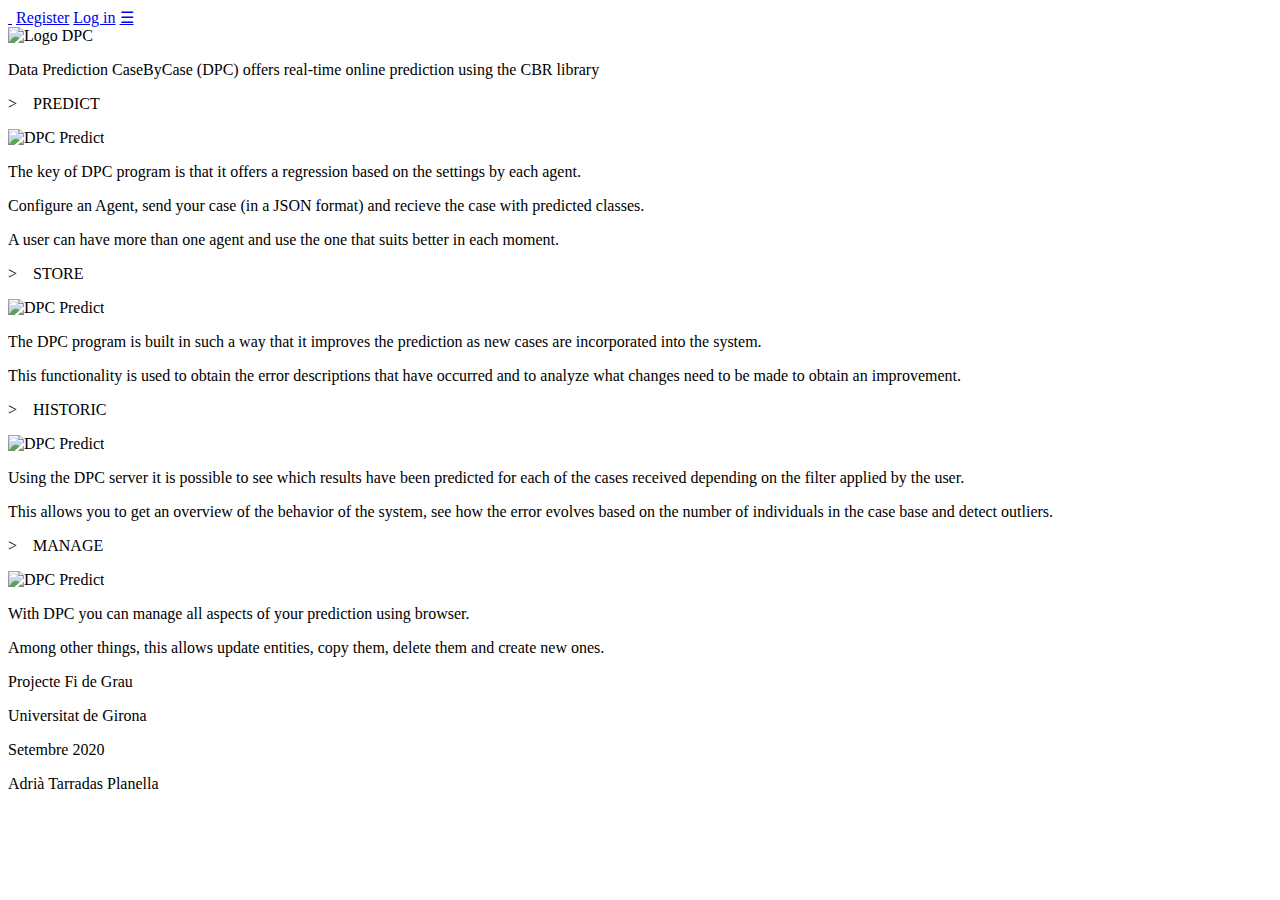
==== dpc/index.html @ 1ee4805f "Default page dpc" ====
<!DOCTYPE HTML>
    <html>
    <head>
        <title>&nbsp;DPC&nbsp;&nbsp;·&nbsp;&nbsp;Data Prediction CaseByCase</title>
        <meta charset="utf-8">
        <script type="text/javascript" src="js/scripts.js"></script>
        <link type="text/css" rel="stylesheet" href="css/styles.css"/>
        <link rel="icon" type="image/png" href="images/favicon.png" />
    </head>
    <body>
        <div class="topnav" id="myTopnav">
            <a id="home_button" href="/">&nbsp;</a>
            <a href="/register" class="topnav_right">Register</a>
            <a href="/login" class="topnav_right">Log in</a>
            <a href="javascript:void(0);" class="icon" onclick="topnav_responsive_function()">&#9776;</a>
        </div>

        <div class="background_home">
            <div class="logo_home">
                <img class="image_centered_title" src="images/dpc_logo_home.png" alt="Logo DPC">
            </div>
            <div class="info_home_title">
                <p>Data Prediction CaseByCase (DPC) offers real-time online prediction using the CBR library</p>
            </div>

            <div class="container_modules">
                <div class="module_title"><p>>&nbsp;&nbsp;&nbsp;&nbsp;PREDICT</p></div>
                <div class="container_module_info">
                    <div class="module_image">
                        <img class="image_centered_modules" src="images/dpc_predict.png" alt="DPC Predict">
                    </div>
                    <div class="module_text">
                        <p>The key of DPC program is that it offers a regression based on the settings by each agent.</p>
                        <p>Configure an Agent, send your case (in a JSON format) and recieve the case with predicted classes.</p>
                        <p>A user can have more than one agent and use the one that suits better in each moment.</p>
                    </div>
                </div>
            </div>

            <div class="container_modules">
                <div class="module_title"><p>>&nbsp;&nbsp;&nbsp;&nbsp;STORE</p></div>
                <div class="container_module_info flexrow_reverse">
                    <div class="module_image">
                        <img class="image_centered_modules" src="images/dpc_store.png" alt="DPC Predict">
                    </div>
                    <div class="module_text">
                        <p>The DPC program is built in such a way that it improves the prediction as new cases are incorporated into the system.</p>
                        <p>This functionality is used to obtain the error descriptions that have occurred and to analyze what changes need to be made  to obtain an improvement.</p>
                    </div>
                </div>
            </div>

            <div class="container_modules">
                <div class="module_title"><p>>&nbsp;&nbsp;&nbsp;&nbsp;HISTORIC</p></div>
                <div class="container_module_info">
                    <div class="module_image">
                        <img class="image_centered_modules" src="images/dpc_historic.png" alt="DPC Predict">
                    </div>
                    <div class="module_text">
                        <p>Using the DPC server it is possible to see which results have been predicted for each of the cases received depending on the filter applied by the user.</p>
                        <p>This allows you to get an overview of the behavior of the system, see how the error evolves based on the number of individuals in the case base and detect outliers.</p>
                    </div>
                </div>
            </div>

            <div class="container_modules">
                <div class="module_title"><p>>&nbsp;&nbsp;&nbsp;&nbsp;MANAGE</p></div>
                <div class="container_module_info flexrow_reverse">
                    <div class="module_image">
                        <img class="image_centered_modules" src="images/dpc_manage.png" alt="DPC Predict">
                    </div>
                    <div class="module_text">
                        <p>With DPC you can manage all aspects of your prediction using browser.</p>
                        <p>Among other things, this allows update entities, copy them, delete them and create new ones.</p>
                    </div>
                </div>
            </div>

        </div>

        <footer>
            <div class="footer_container">
                <div class="footer_subcontainer footer_subcontainer_left">
                    <p>Projecte Fi de Grau</p>
                    <p>Universitat de Girona</p>
                </div>
                <div class="footer_subcontainer footer_subcontainer_middle">
                </div>
                <div class="footer_subcontainer footer_subcontainer_right">
                    <p>Setembre 2020</p>
                    <p>Adrià Tarradas Planella</p>
                </div>
            </div>
        </footer>
    </body>
    <script type="text/javascript" src="js/scripts.js"></script>
</html>
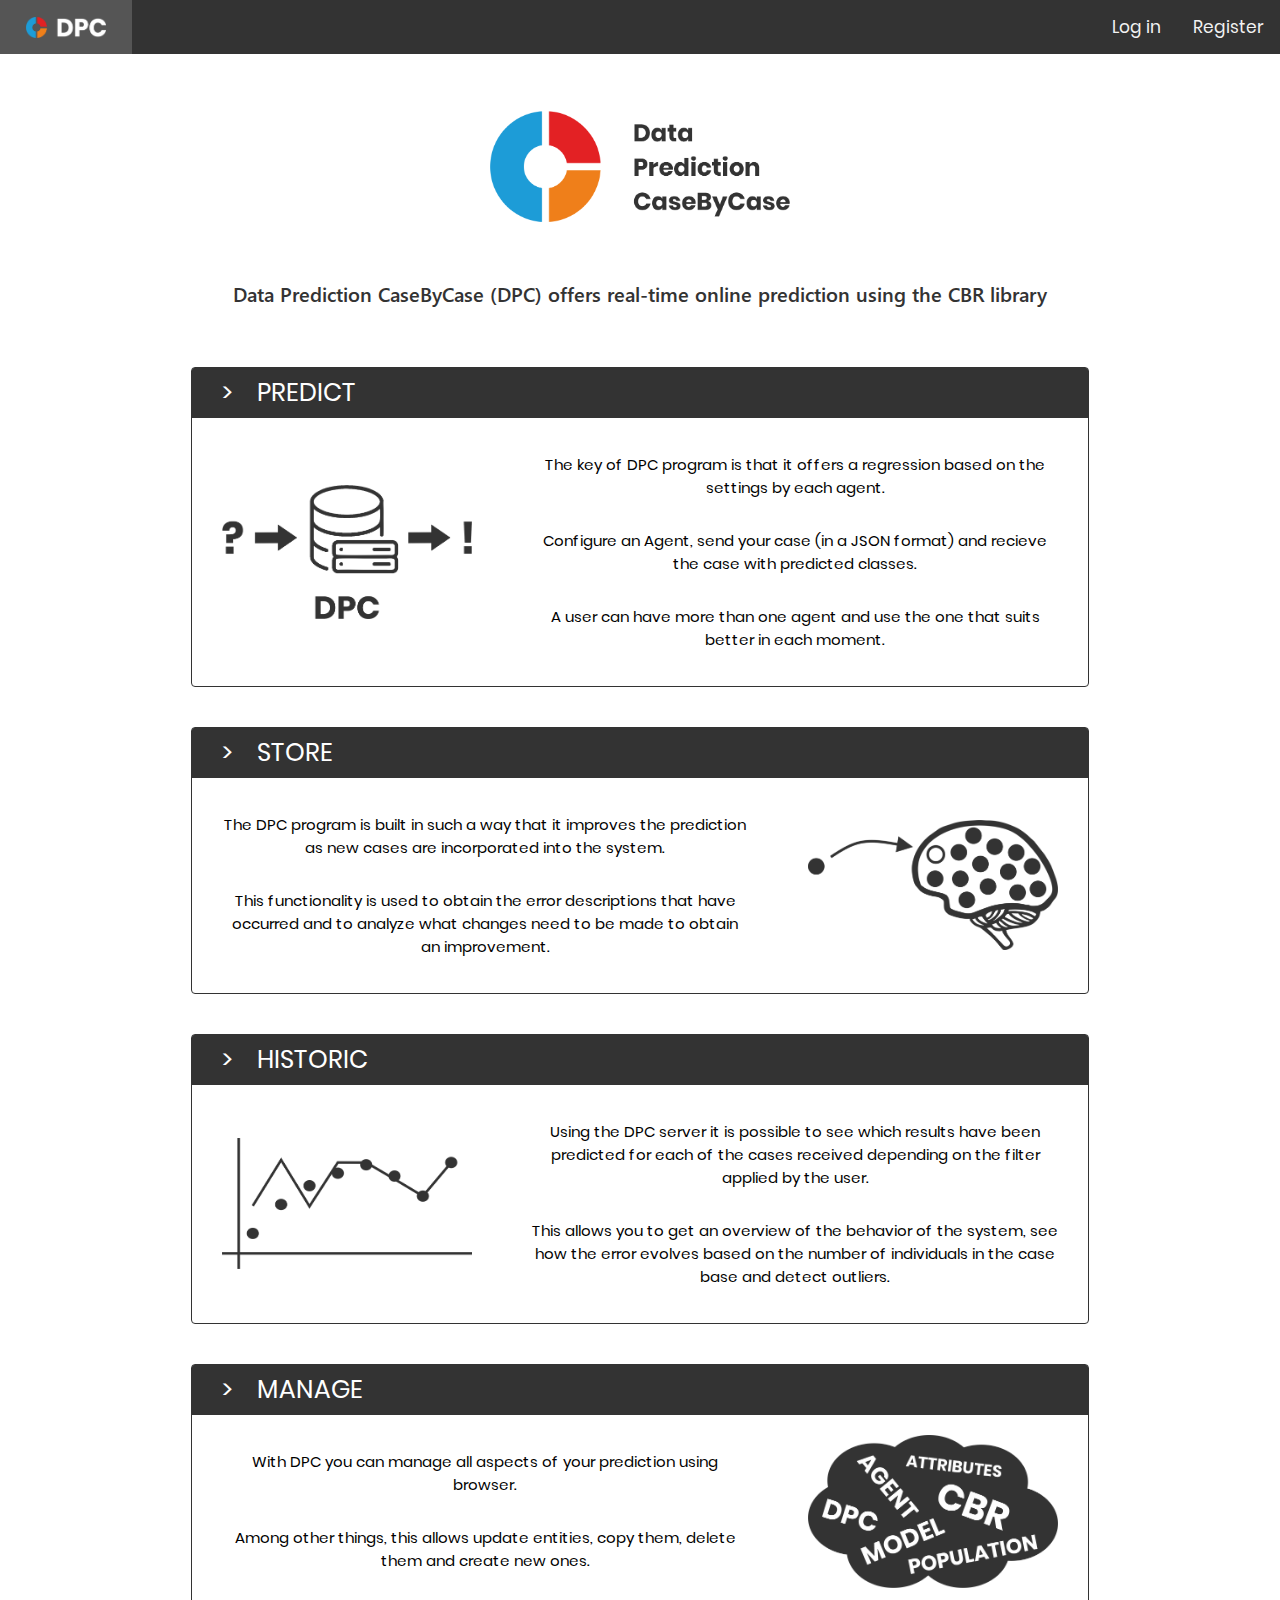
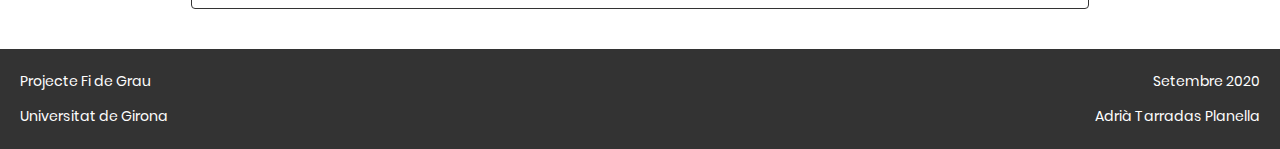
==== commit c4a6bd63: "Updated resources" ====
--- a/dpc/index.html
+++ b/dpc/index.html
@@ -94,4 +94,4 @@
         </footer>
     </body>
     <script type="text/javascript" src="js/scripts.js"></script>
-</html>+</html> --- a/dpc/css/styles.css
+++ b/dpc/css/styles.css
@@ -0,0 +1,1533 @@
+* {
+    scrollbar-width: none; 		/* For Firefox */
+    -ms-overflow-style: none; 	/* For Internet Explorer and Edge */
+}
+
+*::-webkit-scrollbar {
+    width: 0px; 				/* For Chrome, Safari, and Opera */
+}
+
+.middle {
+    display: flex;
+    align-items: center;
+	margin-top: 10px;
+	margin-bottom: 10px;
+}
+
+.title_element {
+	text-align: right;
+	width: 40%;
+}
+
+.select_element {
+	margin-left: 10px;
+	width: 50%;
+}
+
+select {
+	font-family:Segoe UI;
+	width: 100%;
+}
+
+.background_white {
+	width: 100%;
+	height: 100%;
+	padding-top: 1px;
+	text-align: center;
+	display: flex;
+	height: auto;
+}
+
+.div_right {
+	position: fixed;
+	margin-top: 100px;
+	width: calc(100% - 400px);
+	right: 0;
+	/*display: block;*/
+	display: flex;
+	justify-content: center;
+    z-index: 1;
+}
+
+.div_left {
+	flex-basis : 30%;
+	margin-top: 52px;
+	height: auto;
+	z-index: 2;
+}
+
+@media screen and (max-width: 1000px) {
+    .div_left {
+		display: block;
+		width: 100%;
+    }
+	.options_container {
+		font-family:Segoe UI Semibold;
+		font-size: 13px;
+		background-color: white;
+		border: 1px solid #333;
+		border-radius: 4px;
+		width: 350px;
+		display: block;
+		margin: auto;
+		min-width: 350px;
+		margin-bottom: 20px;
+	}
+	.graphical_options_container {
+		font-family:Segoe UI Semibold;
+		font-size: 13px;
+		background-color: white;
+		border: 1px solid #333;
+		border-radius: 4px;
+		width: 350px;
+		display: block;
+		margin: auto;
+		min-width: 350px;
+		margin-bottom: 20px;
+	}
+	.div_right {
+		position: relative;
+		margin: auto;
+		width: 100%;
+		padding-top: 20px;
+		padding-bottom: 30px;
+	}
+	.background_white {
+		display: block;
+		padding-top: 21px;
+	}
+}
+
+@media screen and (min-width: 1000px) {
+	.options_container {
+		font-family:Segoe UI Semibold;
+		font-size: 13px;
+		background-color: white;
+		border: 1px solid #333;
+		border-radius: 4px;
+		width: 350px;
+		margin-left: 20px;
+		margin-top: 20px;
+		display: block;
+		min-width: 350px;
+	}
+
+	.graphical_options_container {
+		font-family:Segoe UI Semibold;
+		font-size: 13px;
+		background-color: white;
+		border: 1px solid #333;
+		border-radius: 4px;
+		width: 350px;
+		display: block;
+		min-width: 350px;
+		margin-left: 20px;
+		margin-top: 20px;
+		margin-bottom: 20px;
+	}
+}
+
+.options_title {
+	background-color: #333;
+	margin-top: 0;
+	border-radius: 2px 2px 0px 0px;
+	height: 30px;
+    display: flex;
+    justify-content: center;
+    align-items: center;
+	color: white;
+}
+
+.middle button {
+	margin-top: 50px;
+	margin: auto;
+}
+
+select {
+    text-overflow:ellipsis;
+}
+
+/* Table */
+
+.table_graphical_options {
+  font-family: arial, sans-serif;
+  border-collapse: collapse;
+  border-style: solid hidden hidden hidden;
+  width: 100%;
+}
+
+.table_graphical_options td, .table_graphical_options th {
+  border: 1px solid #dddddd;
+  text-align: center;
+  padding: 8px;
+}
+
+/* Switch */
+.switch {
+	 --line: #505162;
+	 --dot: #505162;
+	 --circle: #9ea0be;
+	 --duration: 0.3s;
+	 --text: #9ea0be;
+	 cursor: pointer;
+}
+
+.switch input {
+	 display: none;
+}
+
+.switch input + div {
+	 position: relative;
+}
+
+.switch input + div:before, .switch input + div:after {
+	 --s: 1;
+	 content: '';
+	 position: absolute;
+	 height: 4px;
+	 top: 10px;
+	 width: 24px;
+	 background: var(--line);
+	 transform: scaleX(var(--s));
+	 transition: transform var(--duration) ease;
+}
+
+.switch input + div:before {
+	 --s: 0;
+	 left: 0;
+	 transform-origin: 0 50%;
+	 border-radius: 2px 0 0 2px;
+}
+
+.switch input + div:after {
+	 left: 28px;
+	 transform-origin: 100% 50%;
+	 border-radius: 0 2px 2px 0;
+}
+
+.switch input + div span {
+	 padding-left: 56px;
+	 line-height: 24px;
+	 color: var(--text);
+}
+
+.switch input + div span:before {
+	 --x: 0;
+	 --b: var(--circle);
+	 --s: 4px;
+	 content: '';
+	 position: absolute;
+	 left: 0;
+	 top: 0;
+	 width: 24px;
+	 height: 24px;
+	 border-radius: 50%;
+	 box-shadow: inset 0 0 0 var(--s) var(--b);
+	 transform: translateX(var(--x));
+	 transition: box-shadow var(--duration) ease, transform var(--duration) ease;
+}
+
+.switch input + div span:not(:empty) {
+	 padding-left: 64px;
+}
+
+.switch input:checked + div:before {
+	 --s: 1;
+}
+
+.switch input:checked + div:after {
+	 --s: 0;
+}
+
+.switch input:checked + div span:before {
+	 --x: 28px;
+	 --s: 12px;
+	 --b: var(--dot);
+}
+
+/* Chart */
+#chart_div {
+	width: 90%;
+	height: 50%;
+}
+
+/* OP */
+
+@font-face {
+	font-family: 'Poppins-ExtraLight';
+	src: local('Poppins-ExtraLight'), url('../fonts/poppinsel.ttf') format("truetype");
+}
+
+@font-face {
+	font-family: 'Poppins-Regular';
+	src: local('Poppins-Regular'), url('../fonts/poppinsreg.ttf') format("truetype");
+}
+
+@font-face {
+	font-family: 'Poppins-SemiBoldItalic';
+	src: local('Poppins-SemiBoldItalic'), url('../fonts/poppinssbi.ttf') format("truetype");
+}
+
+@font-face {
+	font-family: 'Segoe UI';
+	src: local('Segoe UI'), url('../fonts/segoeui.ttf') format("truetype");
+}
+
+@font-face {
+	font-family: 'Segoe UI Light';
+	src: local('Segoe UI Light'), url('../fonts/segoeuil.ttf') format("truetype");
+}
+
+@font-face {
+	font-family: 'Segoe UI Semibold';
+	src: local('Segoe UI Semibold'), url('../fonts/seguisb.ttf') format("truetype");
+}
+
+@font-face {
+	font-family: 'OpenSans-Light';
+	src: local('OpenSans-Light'), url('../fonts/opensansl.ttf') format("truetype");
+}
+
+:focus {
+	outline:none;
+}
+
+::-moz-focus-inner {
+	border:0;
+}
+
+html, body {
+	margin:0;
+	font-family: Poppins-Regular;
+}
+
+.topnav {
+	width: 100%;
+	position:fixed;
+	background-color: #333;
+	z-index: 3;
+}
+
+.topnav_clear {
+	width: 100%;
+	position:fixed;
+	background-color: none;
+}
+
+.topnav a, .topnav_clear a {
+	float: left;
+	display: inline-block;
+	color: #f2f2f2;
+	text-align: center;
+	padding: 14px 16px;
+	text-decoration: none;
+	font-size: 17px;
+}
+
+.topnav .icon {
+	display: none;
+}
+
+.active {
+	background-color: #4CAF50;
+	color: white;
+}
+
+.dropdown {
+	float: left;
+	overflow: hidden;
+}
+
+.dropdown .dropbtn {
+	font-size: 17px;
+	border: none;
+	outline: none;
+	color: white;
+	padding: 14px 16px;
+	background-color: inherit;
+	font-family: inherit;
+	margin: 0;
+}
+
+.dropdown-content {
+	display: none;
+	position: absolute;
+	background-color: #f9f9f9;
+	box-shadow: 0px 8px 16px 0px rgba(0,0,0,0.2);
+	z-index: 1;
+}
+
+.dropdown-content a {
+	float: none;
+	color: black;
+	padding: 12px 16px;
+	text-decoration: none;
+	display: block;
+	text-align: left;
+}
+
+.topnav a:hover, .dropdown:hover .dropbtn {
+	background-color: #555;
+	color: white;
+}
+
+.dropdown-content a:hover {
+	background-color: #ddd;
+	color: black;
+}
+
+.dropdown:hover .dropdown-content {
+	display: block;
+}
+
+@media screen and (min-width: 600px) {
+    .dropdown_right {
+        width: 130px;
+    }
+    .topnav .topnav_right {
+        float: right;
+    }
+}@media screen and (min-width: 600px) {
+    .dropdown_right {
+        width: 130px;
+    }
+    .topnav .topnav_right {
+        float: right;
+    }
+}
+
+@media screen and (max-width: 600px) {
+	.topnav .topnav_right {
+		float: right;
+	}
+	.topnav a:not(:first-child), .dropdown .dropbtn {
+		display: none;
+	}
+	.topnav a.icon {
+		float: right;
+		display: block;
+	}
+	.topnav.responsive {
+		position: fixed;
+	}
+	.topnav.responsive .icon {
+		position: fixed;
+		right: 0;
+		top: 0;
+	}
+	.topnav.responsive a {
+		float: none;
+		display: block;
+		text-align: left;
+	}
+	.topnav.responsive .dropdown {
+		float: none;
+	}
+	.topnav.responsive .dropdown-content {
+		position: relative;
+	}
+	.topnav.responsive .dropdown .dropbtn {
+		display: block;
+		width: 100%;
+		text-align: left;
+	}
+}
+
+#home_button {
+	background-image: url('../images/logo_dpc.png');
+	background-size: 80px;
+	background-repeat: no-repeat;
+	background-position:center;
+	width:100px;
+}
+
+.div_logo {
+	padding-top: 60px;
+	font-family:OpenSans-Light;
+	font-size: 20px;
+	margin: auto;
+	width: 50%;
+	text-align: center;
+	margin-bottom: 40px;
+}
+
+.div_logo p {
+	margin-top: 27px;
+}
+
+.div_login {
+	font-family:Segoe UI Semibold;
+	font-size: 13px;
+	background-color: white;
+	border: 1px solid #D9D9D9;
+	border-radius: 4px;
+	width: 277px;
+	margin: auto;
+	margin-top: 20px;
+	padding-top: 20px;
+}
+
+.logo_dpc {
+	display:block;
+    margin:auto;
+	width:40px;
+}
+
+.background_gray {
+	background-color:#F9F9F9;
+	width: 100%;
+	height: 100%;
+}
+
+.input_text_log_reg[type=text], .input_text_log_reg[type=password] {
+	text-align: center;
+	margin-top: 7px;
+}
+
+.input_text_log_reg[type=text], .input_text_log_reg[type=password]{
+	font-size: 13px;
+	font-family: Segoe UI;
+	height: 31px;
+	width: 100%;
+	padding: 8px 8px;
+	display: inline-block;
+	border: 1px solid #D9D9D9;
+	border-radius: 4px;
+	box-sizing: border-box;
+	margin-bottom: 15px;
+	margin-top: 5px;
+}
+
+.input_text_log_reg[type=submit] {
+	font-family: Segoe UI Semibold;
+	height: 31px;
+	width: 100%;
+	color: white;
+	cursor: pointer;
+	margin: 0px;
+	padding: 0px;
+	margin-top: 5px;
+	margin-bottom: 20px;
+	border: 1px solid gray;
+	border-radius: 4px;
+	background-color: #333;
+}
+
+.input_text_log_reg[type=button] {
+	font-family: Segoe UI Semibold;
+	height: 31px;
+	width: 100%;
+	color: white;
+	cursor: pointer;
+	margin: 0px;
+	padding: 0px;
+	margin-top: 5px;
+	margin-bottom: 20px;
+	border-radius: 4px;
+	border: 1px solid #333;
+	background-color: #333;
+}
+
+.input_text_log_reg[type=submit]:hover {
+	border: 1px solid black;
+	border-radius: 4px;
+	background-color: black;
+}
+
+.login_input {
+	margin-left: 18px;
+	margin-right: 18px;
+	margin-top: -1px;
+}
+
+.glowing_border {
+	border: 1px solid #333;
+}
+
+.glowing_border:focus {
+    outline: none;
+    border-color: #333;
+    box-shadow: 0 0 0 3px #333;
+}
+
+.glowing_border_submit {
+	border: 1px solid #333;
+	outline: none;
+}
+
+.glowing_border_submit:focus {
+    outline: none;
+    border-color: #333;
+    box-shadow: 0 0 0 3px gray;
+}
+
+.div_to_register {
+	font-family:Segoe UI;
+	font-size: 13px;
+	border: 1px solid #D9D9D9;
+	border-radius: 4px;
+	width: 277px;
+	height: 47px;
+	margin: auto;
+	margin-top: 13px;
+	text-align: center;
+	line-height: 22px;
+}
+
+.div_to_register a:link {
+	color: #6ba0f1;
+	text-decoration: none;
+}
+
+.div_to_register a:visited {
+	color: #6ba0f1;
+	text-decoration: none;
+}
+
+.div_to_register a:hover {
+	color: #6ba0f1;
+	text-decoration: underline;
+}
+
+.div_to_register a:active {
+	color: #6ba0f1;
+	text-decoration: underline;
+}
+
+.image_profile {
+    vertical-align: middle;
+}
+
+.div_error {
+	background-color: #ffdce0;
+	width: 277px;
+	height: 45px;
+	font-size: 13px;
+	border: 1px solid #ddc0c4;
+	border-radius: 4px;
+	margin: auto;
+	font-family: Segoe UI;
+	color: #86181d;
+	margin-bottom: -7px;
+	align-items: center;
+	justify-content: center;
+}
+
+.div_text_error {
+	float: left;
+	margin-top: 13px;
+    margin-left: 30px;
+}
+
+.div_cross_error {
+	float: right;
+	height: 25px;
+	width: 25px;
+    margin-right: 20px;
+	margin-top: 10.5px;
+	cursor: pointer;
+}
+
+.cross_error {
+	display: block;
+	margin: auto;
+	margin-top: 8px;
+	fill: #b6666b;
+}
+
+#home_button_clear_nh {
+	background-image: url('../images/logo_dpc_estatica.png');
+	background-size: 80px;
+	background-repeat: no-repeat;
+	background-position:center;
+	width:100px;
+}
+
+#home_button_clear_h {
+	display: none;
+	background-image: url('../images/logo_dpc_activa.png');
+	background-size: 80px;
+	background-repeat: no-repeat;
+	background-position:center;
+	width:100px;
+}
+
+.hover_trigger:hover #home_button_clear_nh {
+	display: none;
+}
+
+.hover_trigger:hover #home_button_clear_h {
+	display: block;
+}
+
+.error_home_button {
+    font-family: OpenSans-Light;
+    padding: 16px 32px;
+    text-align: center;
+    text-decoration: none;
+    display: inline-block;
+    font-size: 16px;
+    margin: 4px 2px;
+    transition-duration: 0.4s;
+    cursor: pointer;
+    border: 2px solid #d0d0d0;
+    border-radius: 5px;
+    color: 181818;
+    background-color: #FFFFFF;
+}
+
+.error_home_button:hover {
+    background-color: #d0d0d0;
+    color: #181818;
+}
+
+.middle {
+    display: flex;
+    align-items: center;
+	margin-top: 10px;
+	margin-bottom: 10px;
+}
+
+.title_element {
+	text-align: right;
+	width: 40%;
+}
+
+.title_element_attr {
+	text-align: right;
+	width: 30%;
+}
+
+.select_element {
+	margin-left: 10px;
+}
+
+.container_parameters {
+	padding-top: 60px;
+	font-family:OpenSans-Light;
+	font-size: 20px;
+	margin: auto;
+	width: 50%;
+	margin-bottom: 40px;
+}
+
+.selector_parameters {
+    position: relative;
+}
+
+.selector_parameters select {
+    display: none;
+}
+
+.select-selected {
+    background-color: DodgerBlue;
+}
+
+.select-selected:after {
+    position: absolute;
+    content: "";
+    top: 14px;
+    right: 10px;
+    width: 0;
+    height: 0;
+    border: 6px solid transparent;
+    border-color: #fff transparent transparent transparent;
+}
+
+.select-selected.select-arrow-active:after {
+    border-color: transparent transparent #fff transparent;
+    top: 7px;
+}
+
+.select-items div,.select-selected {
+    color: #ffffff;
+    padding: 8px 16px;
+    border: 1px solid transparent;
+    border-color: transparent transparent rgba(0, 0, 0, 0.1) transparent;
+    cursor: pointer;
+    user-select: none;
+}
+
+.select-items {
+    position: absolute;
+    background-color: DodgerBlue;
+    top: 100%;
+    left: 0;
+    right: 0;
+    z-index: 99;
+}
+
+.select-hide {
+    display: none;
+}
+
+.select-items div:hover, .same-as-selected {
+    background-color: rgba(0, 0, 0, 0.1);
+}
+
+.input_inside_normal_table {
+	max-width: 50%;
+}
+
+.normal_table {
+	border: 1px solid black;
+	border-collapse: collapse;
+}
+
+input[type=text] {
+	margin-left: 0;
+	padding-left: 0;
+	text-align: center;
+	float: left;
+	width: 97%;
+}
+
+.blur
+{
+	position: fixed !important;
+	background-color: rgba(0,0,1,0.5);
+	height: 100%;
+	width:  100%;
+	bottom: 0;
+	top: 0;
+	right: 0;
+	left: 0;
+	margin: auto;
+}
+
+.popup
+{
+	position: fixed !important;
+    left: 50%;
+    top: 50%;
+    transform: translate(-50%, -50%);
+}
+
+/* Table attributes */
+
+.table_inside {
+	width: 480px;
+	min-width: 330px;
+	margin: auto;
+}
+
+.table_same_size {
+	table-layout: fixed ;
+	width: 430px;
+	margin-left: 10px;
+	font-family: arial, sans-serif;
+	border-collapse: separate;
+	border-spacing:  0px;
+}
+
+.table_same_size {
+	font-size: 13px;
+}
+
+.table_same_size td:last-child button {
+	background: none;
+	color: white;
+	border: none;
+	cursor: pointer;
+}
+
+.table_same_size select, .table_same_size input {
+   border: 0px;
+   outline: 0px;
+}
+
+.table_same_size tr:first-child th:first-child {
+    border-top-left-radius: 4px;
+}
+
+.table_same_size tr:first-child th:last-child {
+    border-top-right-radius: 4px;
+}
+
+.table_same_size tfoot tr:last-child td:first-child {
+    border-bottom-left-radius: 4px;
+}
+
+.table_same_size tfoot tr:last-child td:last-child {
+    border-bottom-right-radius: 4px;
+}
+
+.table_same_size th:last-child  {
+	width: 35px;
+}
+
+.table_same_size th {
+	background-color: #333;
+	color: white;
+	height: 30px;
+}
+
+.table_same_size td:first-child {
+	border-left: 1px solid #333;
+}
+
+.table_same_size td:last-child {
+	border-right: 1px solid #333;
+}
+
+.table_same_size td:last-child {
+	width: 35px;
+	background-color: #333;
+}
+
+.table_same_size td {
+    border-bottom: 1px solid #333;
+}
+
+.table_same_size td:first-child {
+	border-left: 10px solid #333;
+}
+
+.table_same_size td + td {
+    border-left: 1px solid #333;
+}
+
+.table_same_size .small_cell {
+	width: 50px;
+}
+
+.table_same_size .medium_cell {
+	width: 80px;
+}
+
+.table_same_size .large_cell {
+	width: 242px;
+}
+
+textarea {
+	resize: none;
+    font-size: 10px;
+	white-space: nowrap;
+}
+
+.text_overflow_right {
+	direction: rtl;
+}
+
+.text_overflow_right:focus {
+	direction: ltr;
+}
+
+.input_number_attr {
+	width: 90%;
+	text-align: center;
+}
+
+.tbody_scroll {
+    display:block;
+    max-height:260px;
+    overflow-y:scroll;
+	width: 480px;
+}
+
+
+@media screen and (min-width: 1000px) {
+	.div_left_creator_aux {
+		display: flex;
+		width: 50%;
+	}
+	.div_left_creator {
+		position: fixed;
+		margin-top: 70px;
+		width: 50%;
+		display: block;
+	}
+	.div_right_creator {
+		float: left;
+		margin-top: 70px;
+		margin-right: 0px;
+		width: 50%;
+		margin-left: 20px;
+	}
+	.div_left_creator_attr {
+		margin-left: 20px;
+		margin-top: 70px;
+		width: 50%;
+		position: fixed;
+	}
+	.div_right_creator_attr {
+		float: left;
+		margin-top: 70px;
+		margin-right: 20px;
+		width: 50%;
+		margin-left: 20px;
+	}
+	.options_container_full_size {
+		display: fixed;
+		font-family:Segoe UI Semibold;
+		font-size: 13px;
+		background-color: white;
+		border: 1px solid #333;
+		border-radius: 4px;
+		width: 350px;
+		display: block;
+		margin: auto;
+		min-width: 350px;
+		margin-bottom: 20px;
+	}
+	.options_container_full_size_attr {
+		display: fixed;
+		font-family:Segoe UI Semibold;
+		font-size: 13px;
+		background-color: white;
+		border: 1px solid #333;
+		border-radius: 4px;
+		display: block;
+		margin: auto;
+		width: 450px;
+		min-width: 450px;
+		margin-bottom: 20px;
+	}
+}
+
+@media screen and (max-width: 1000px) {
+	.div_left_creator_aux {
+		display: none;
+	}
+	.div_left_creator {
+		width: 100%;
+		display: block;
+		margin-top: 50px;
+		justify-content: center;
+	}
+	.div_right_creator {
+		width: 100%;
+		margin-top: 50px;
+		height: auto;
+	}
+	.div_left_creator_attr {
+		width: 100%;
+		display: block;
+		margin-top: 50px;
+		justify-content: center;
+	}
+	.div_right_creator_attr {
+		width: 100%;
+		display: block;
+		margin-top: 50px;
+		justify-content: center;
+	}
+	.options_container_full_size {
+		font-family:Segoe UI Semibold;
+		font-size: 13px;
+		background-color: white;
+		border: 1px solid #333;
+		border-radius: 4px;
+		width: 350px;
+		display: block;
+		margin: auto;
+		min-width: 350px;
+		margin-bottom: 20px;
+	}
+	.options_container_full_size_attr {
+		display: block;
+		font-family:Segoe UI Semibold;
+		font-size: 13px;
+		background-color: white;
+		border: 1px solid #333;
+		border-radius: 4px;
+		margin: auto;
+		width: 450px;
+		min-width: 450px;
+		margin-bottom: 20px;
+	}
+}
+
+button {
+	background-color: #333;
+	color: white;
+	border: none;
+	padding-top
+}
+
+.background_home {
+	width: 100%;
+	padding-top: 1px;
+	text-align: center;
+	height: auto;
+}
+
+.logo_home {
+	padding-top: 50px;
+	width: 100%;
+	display: block;
+}
+
+.image_centered_title {
+	padding-top: 60px;
+	margin-left: auto;
+	margin-right: auto;
+	width: 300px;
+}
+
+.image_centered_modules {
+	margin-left: auto;
+	margin-right: auto;
+	width: 250px;
+}
+
+.info_home_title {
+	padding-top: 30px;
+	font-family: Segoe UI Semibold;
+	color: #333;
+	font-size: 20px;
+	width: 70%;
+	margin: auto;
+	margin-bottom: 60px;
+}
+
+
+@media screen and (min-width: 1000px) {
+	.container_modules {
+		font-family:Poppins-Regular;
+		font-size: 13px;
+		background-color: white;
+		border: 1px solid #333;
+		border-radius: 4px;
+		width: 70%;
+		margin: auto;
+		margin-bottom: 40px;
+	}
+
+	.module_title {
+		font-size: 25px;
+		background-color: #333;
+		margin-top: 0;
+		border-radius: 2px 2px 0px 0px;
+		height: 50px;
+		display: flex;
+		align-items: center;
+		color: white;
+		padding-left: 30px;
+	}
+
+	.container_module_info {
+		width: 100%;
+		height: 100%;
+		display: flex;
+		align-items: center;
+		margin: auto;
+		display: flex;
+		padding-top: 20px;
+		padding-bottom: 20px;
+	}
+
+	.flexrow_reverse {
+		flex-direction: row-reverse;
+	}
+
+	.module_image {
+		padding-left: 30px;
+		padding-right: 30px;
+		align-items: center;
+		display: flex;
+		flex-direction: column;
+		justify-content: center;  	/* Centering y-axis */
+		align-items :center; 		/* Centering x-axis */
+	}
+
+	.module_text {
+		padding-left: 30px;
+		padding-right: 30px;
+		align-items: center;
+		display: flex;
+		flex-direction: column;
+		justify-content: center;  	/* Centering y-axis */
+		align-items :center; 		/* Centering x-axis */
+		font-size: 15px;
+	}
+}
+
+
+@media screen and (max-width: 1000px) {
+	.container_modules {
+		font-family:Poppins-Regular;
+		font-size: 13px;
+		background-color: white;
+		border: 1px solid #333;
+		border-radius: 4px;
+		width: 70%;
+		margin: auto;
+		margin-bottom: 40px;
+	}
+
+	.module_title {
+		font-size: 25px;
+		background-color: #333;
+		margin-top: 0;
+		border-radius: 2px 2px 0px 0px;
+		height: 50px;
+		display: flex;
+		align-items: center;
+		color: white;
+		padding-left: 30px;
+	}
+
+	.container_module_info {
+		width: 100%;
+		height: 100%;
+		align-items: center;
+		margin: auto;
+		padding-top: 20px;
+		padding-bottom: 20px;
+		display: block;
+	}
+
+	.flexrow_reverse {
+		flex-direction: row-direction;
+	}
+
+	.module_image {
+		padding-left: 30px;
+		padding-right: 30px;
+		display: flex;
+		flex-direction: column;
+		justify-content: center;  	/* Centering y-axis */
+		align-items: center; 		/* Centering x-axis */
+		margin-bottom: 20px;
+		margin-top: 10px;
+	}
+
+	.module_text {
+		padding-left: 30px;
+		padding-right: 30px;
+		align-items: center;
+		display: flex;
+		flex-direction: column;
+		justify-content: center;  	/* Centering y-axis */
+		align-items :center; 		/* Centering x-axis */
+		font-size: 15px;
+	}
+}
+
+footer {
+	min-width: 100%;
+	background-color: #333;
+	height: 100px;
+}
+
+.footer_container {
+	height: 100%;
+	display: flex;
+}
+
+@media screen and (min-width: 1000px) {
+	.footer_subcontainer {
+		width: 33%;
+		color: white;
+		height: auto;
+		align-items: center;
+		justify-content: center;
+		display: block;
+		margin-top: auto;
+		margin-bottom: auto;
+	}
+	.footer_subcontainer_left {
+		text-align: left;
+		padding-left: 20px;
+		font-size: 14px;
+	}
+	.footer_subcontainer_middle {
+	}
+	.footer_subcontainer_right {
+		text-align: right;
+		padding-right: 20px;
+		font-size: 14px;
+	}
+}
+
+@media screen and (max-width: 1000px) {
+	.footer_subcontainer {
+		width: 50%;
+		color: white;
+		height: auto;
+		align-items: center;
+		justify-content: center;
+		display: block;
+		margin-top: auto;
+		margin-bottom: auto;
+	}
+	.footer_subcontainer_left {
+		text-align: left;
+		padding-left: 20px;
+		font-size: 14px;
+	}
+	.footer_subcontainer_middle {
+		display: none;
+	}
+	.footer_subcontainer_right {
+		text-align: right;
+		padding-right: 20px;
+		font-size: 14px;
+	}
+}
+
+/*	Buffer	*/
+
+.loader {
+	font-size: 10px;
+	margin: 50px auto;
+	text-indent: -9999em;
+	width: 11em;
+	height: 11em;
+	border-radius: 50%;
+	background: #333333;
+	background: -moz-linear-gradient(left, #333333 10%, rgba(51,51,51, 0) 42%);
+	background: -webkit-linear-gradient(left, #333333 10%, rgba(51,51,51, 0) 42%);
+	background: -o-linear-gradient(left, #333333 10%, rgba(51,51,51, 0) 42%);
+	background: -ms-linear-gradient(left, #333333 10%, rgba(51,51,51, 0) 42%);
+	background: linear-gradient(to right, #333333 10%, rgba(51,51,51, 0) 42%);
+	position: relative;
+	-webkit-animation: load3 1.4s infinite linear;
+	animation: load3 1.4s infinite linear;
+	-webkit-transform: translateZ(0);
+	-ms-transform: translateZ(0);
+	transform: translateZ(0);
+}
+
+.loader:before {
+	width: 50%;
+	height: 50%;
+	background: #333333;
+	border-radius: 100% 0 0 0;
+	position: absolute;
+	top: 0;
+	left: 0;
+	content: '';
+}
+
+.loader:after {
+	background: #ffffff;
+	width: 75%;
+	height: 75%;
+	border-radius: 50%;
+	content: '';
+	margin: auto;
+	position: absolute;
+	top: 0;
+	left: 0;
+	bottom: 0;
+	right: 0;
+}
+
+@-webkit-keyframes load3 {
+	0% {
+		-webkit-transform: rotate(0deg);
+		transform: rotate(0deg);
+	}
+	100% {
+		-webkit-transform: rotate(360deg);
+		transform: rotate(360deg);
+	}
+}
+
+@keyframes load3 {
+	0% {
+		-webkit-transform: rotate(0deg);
+		transform: rotate(0deg);
+	}
+	100% {
+		-webkit-transform: rotate(360deg);
+		transform: rotate(360deg);
+	}
+}
+
+.vertical_center {
+	margin: 0;
+	position: absolute;
+	top: 50%;
+	-ms-transform: translateY(-50%);
+	transform: translateY(-50%);
+}
+
+.buffer_all_page {
+	width: 75px;
+	height: 75px;
+}
+
+.input_text_no_modificable {
+	border:0;
+	outline:0;
+	font-weight: bold;
+}
+
+.button_default {
+	cursor: pointer;
+	border-radius: 5px;
+	padding-top: 10px;
+	padding-bottom: 10px;
+	padding-right: 15px;
+	padding-left: 15px;
+
+}
+
+.button_default:hover {
+	background-color: black;
+}
+
+.button_default:disabled {
+	background-color: gray; /* Green */
+	cursor: context-menu;
+}
+
+.button_container {
+	margin-top: 20px;
+	margin-bottom: 15px;
+}
+
+.input_text_normal {
+    outline: none;
+	border: 1.5px solid #333;
+	border-radius: 4px;
+	height: 20px;
+	font-family: Poppins-Regular;
+	text-align: center;
+	width: 168px;
+	margin-left: 0;
+}
+
+.input_select_normal {
+    outline: none;
+	border: 1.5px solid #333;
+	border-radius: 4px;
+	height: 25px;
+	font-family: Poppins-Regular;
+	text-align: center;
+	width:  175px;
+	margin-left: 0;
+}
+
+.glowing_border_normal {
+    outline: none;
+	border: 1.5px solid #333;
+    box-shadow: 0 0 0 3px white;
+}
+
+.glowing_border_normal:disabled {
+    outline: none;
+	border: 1.5px solid gray;
+}
+
+.glowing_border_normal:focus {
+    outline: none;
+	border: 1.5px solid #333;
+    box-shadow: 0 0 0 3px gray;
+}
+
+.input_select_multiple {
+    outline: none;
+	border: 1.5px solid #333;
+	border-radius: 4px;
+	height: 100px;
+	font-family: Poppins-Regular;
+	text-align: center;
+	width:  175px;
+	margin-left: 0;
+}
+
+.input_select_long {
+    outline: none;
+	border: 1.5px solid #333;
+	border-radius: 4px;
+	height: 25px;
+	font-family: Poppins-Regular;
+	text-align: center;
+	width:  223px;
+	margin-left: 0;
+}
+
+.input_textarea_normal {
+    outline: none;
+	border: 1.5px solid #333;
+	border-radius: 4px;
+	font-family: Poppins-Regular;
+	margin-left: 0;
+}
+
+.div_error_central {
+	display: fixed;
+	font-family:Segoe UI Semibold;
+	font-size: 13px;
+	background-color: white;
+	border: 1px solid #333;
+	border-radius: 4px;
+	width: 350px;
+	display: block;
+	margin: auto;
+	min-width: 350px;
+	margin-bottom: 20px;
+}
+
+#p_message {
+	margin-left: 20px;
+	margin-right: 20px;
+}
+
+.div_error_central_title {
+	background-color: #333;
+	margin-top: 0;
+	border-radius: 2px 2px 0px 0px;
+	height: 30px;
+	display: flex;
+	justify-content: center;
+	align-items: center;
+	color: white;
+}
+
+.background_error {
+	background-color:#F9F9F9;
+	height: 1vw;
+	display: flex;
+	align-items: center;
+	justify-content: center;
+}
+
+.div_page_error button {
+	margin-top: 50px;
+	background-color: gray;
+	border-color: gray;
+}
+
+.div_page_error button:hover {
+	background-color: #333;
+	border-color: #333;
+	color: white;
+}
+
+.div_page_error {
+	margin: auto;
+	padding-top: 150px;
+	font-family:OpenSans-Light;
+	font-size: 25px;
+	text-align: center;
+}
+
+.button_default_agent {
+	width: 17px;
+	height: 17px;
+	background-color: transparent;
+	background: url(../images/led_gray.png);
+	background-repeat: no-repeat;
+	background-size: 17px 17px;
+	cursor: pointer;
+}
+
+.button_default_agent_active {
+  width: 17px;
+  height: 17px;
+  background-color: #ABFF00;
+  border-radius: 50%;
+  box-shadow: rgba(0, 0, 0, 0.2) 0 -1px 7px 1px, inset #304701 0 -1px 9px, #89FF00 0 2px 12px;
+}
+
+.div_button_default_agent {
+	position: absolute;
+	padding-left: 310px;
+	vertical-align: super;
+}
+
